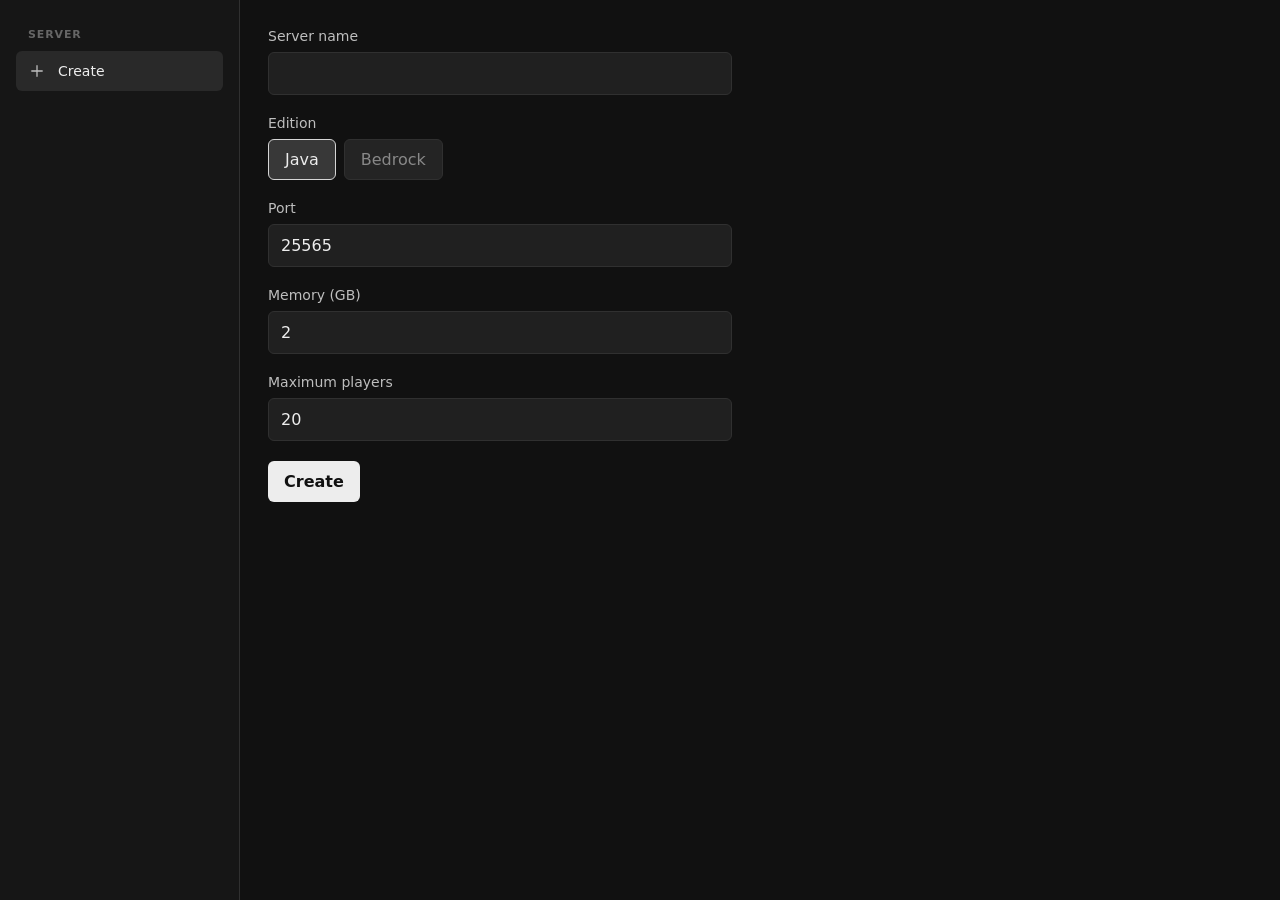
==== index.html @ 3e392ff8 "Initial BetterHoster project" ====
<!doctype html>
<html lang="en">
<head>
  <meta charset="utf-8">
  <meta name="viewport" content="width=device-width, initial-scale=1">
  <title>BetterHoster</title>
  <style>
    * { box-sizing: border-box; }
    html, body { height: 100%; margin: 0; }
    body { background: #111111; color: #ededed; font-family: system-ui, -apple-system, BlinkMacSystemFont, "Segoe UI", sans-serif; }
    .sidebar { width: 240px; height: 100%; min-height: 0; overflow: hidden; padding: 28px 16px; background: #161616; border-right: 1px solid #303030; }
    .section-label { margin: 0 12px 10px; color: #666666; font-size: 11px; font-weight: 600; letter-spacing: .08em; text-transform: uppercase; }
    .item { display: flex; align-items: center; gap: 12px; width: 100%; padding: 11px 12px; border: 0; border-radius: 6px; background: transparent; color: #888888; font: inherit; font-size: 14px; text-align: left; cursor: pointer; }
    .item[hidden] { display: none; }
    .item:hover { background: #383838; }
    .item:focus-visible { outline: 2px solid #d5d5d5; outline-offset: -2px; }
    .item svg { width: 18px; height: 18px; flex: none; color: #bebebe; }
    body { display: flex; height: 100dvh; overflow: hidden; }
    .sidebar { flex: 0 0 240px; }
    .item[aria-current="page"] { background: #292929; color: #ededed; }
    main { min-height: 0; height: 100%; overflow-y: auto; overscroll-behavior: contain; padding: 28px; width: min(100%, 520px); }
    label { display: block; margin: 0 0 8px; font-size: 14px; color: #bebebe; }
    input, select { width: 100%; margin-bottom: 20px; padding: 11px 12px; border: 1px solid #303030; border-radius: 6px; background: #202020; color: #ededed; font: inherit; }
    .editions { display: flex; gap: 8px; margin-bottom: 20px; }
    .edition { padding: 10px 16px; border: 1px solid #303030; border-radius: 6px; background: #242424; color: #888888; font: inherit; cursor: pointer; }
    .edition[aria-pressed="true"] { color: #ededed; background: #383838; border-color: #d5d5d5; }
    .submit { padding: 11px 16px; border: 0; border-radius: 6px; background: #ededed; color: #111111; font: inherit; font-weight: 600; cursor: pointer; }
    dialog { width: min(360px, calc(100% - 48px)); padding: 24px; border: 1px solid #303030; border-radius: 8px; background: #1b1b1b; color: #ededed; }
    dialog::backdrop { background: rgba(0, 0, 0, .7); }
    dialog p { margin: 0 0 20px; }
    dialog[open] { animation: popup-in 180ms ease-out; }
    @keyframes popup-in { from { opacity: 0; transform: translateY(8px) scale(.98); } to { opacity: 1; transform: translateY(0) scale(1); } }
    @media (prefers-reduced-motion: reduce) { dialog[open] { animation: none; } }
    @keyframes page-enter { from { opacity: 0; transform: translateY(6px); } to { opacity: 1; transform: translateY(0); } }
    main { animation: page-enter 220ms ease-out both; }
    button, a, input, select { transition: background-color 160ms ease, color 160ms ease, border-color 160ms ease; }
    @media (prefers-reduced-motion: reduce) { main { animation: none; } button, a, input, select { transition: none; } }

    /* Motion for page changes and interaction feedback. */
    @keyframes motion-sidebar { from { opacity: 0; transform: translateX(-18px); } to { opacity: 1; transform: translateX(0); } }
    @keyframes motion-reveal { from { opacity: 0; transform: translateY(12px) scale(.985); } to { opacity: 1; transform: translateY(0) scale(1); } }
    @keyframes motion-dialog { from { opacity: 0; transform: translateY(14px) scale(.96); } to { opacity: 1; transform: translateY(0) scale(1); } }
    @keyframes motion-backdrop { from { opacity: 0; } to { opacity: 1; } }
    .sidebar { animation: motion-sidebar 380ms cubic-bezier(.2,.7,.2,1) both; }
    .sidebar .item, .sidebar .section-label, .sidebar-server { animation: motion-reveal 360ms cubic-bezier(.2,.7,.2,1) backwards; }
    .sidebar > :nth-child(2) { animation-delay: 35ms; }
    .sidebar > :nth-child(3) { animation-delay: 70ms; }
    .sidebar > :nth-child(4) { animation-delay: 105ms; }
    .sidebar > :nth-child(5) { animation-delay: 140ms; }
    .sidebar > :nth-child(6) { animation-delay: 175ms; }
    .sidebar > :nth-child(7) { animation-delay: 210ms; }
    .sidebar > :nth-child(8) { animation-delay: 245ms; }
    main { animation: motion-reveal 380ms cubic-bezier(.2,.7,.2,1) both; }
    button, a, input, select { transition: background-color 200ms ease, color 200ms ease, border-color 200ms ease, box-shadow 200ms ease, transform 200ms cubic-bezier(.2,.7,.2,1), opacity 200ms ease; }
    button:not(:disabled):active { transform: scale(.96); }
    .sidebar .item:hover { transform: translateX(4px); }
    .sidebar .item svg { transition: transform 220ms cubic-bezier(.2,.7,.2,1), color 200ms ease; }
    .sidebar .item:hover svg { transform: scale(1.12); }
    input:focus, select:focus { box-shadow: 0 0 0 3px rgba(213,213,213,.12); }
    dialog[open] { animation: motion-dialog 300ms cubic-bezier(.2,.7,.2,1); }
    dialog[open]::backdrop { animation: motion-backdrop 300ms ease; }
    .panel:not([hidden]) { animation: motion-reveal 320ms cubic-bezier(.2,.7,.2,1); }
    .server-card, .create-server, .software-card, .modpack-card, .monitor-card, .detail-row { animation: motion-reveal 380ms cubic-bezier(.2,.7,.2,1) backwards; transition: transform 220ms cubic-bezier(.2,.7,.2,1), background-color 200ms ease, border-color 200ms ease, box-shadow 200ms ease; }
    .server-card:nth-child(2), .software-card:nth-child(2), .modpack-card:nth-child(2), .monitor-card:nth-child(2), .detail-row:nth-child(2) { animation-delay: 35ms; }
    .server-card:nth-child(3), .software-card:nth-child(3), .modpack-card:nth-child(3), .monitor-card:nth-child(3), .detail-row:nth-child(3) { animation-delay: 70ms; }
    .server-card:nth-child(4), .software-card:nth-child(4), .modpack-card:nth-child(4) { animation-delay: 105ms; }
    .server-card:hover, .create-server:hover, .software-card:hover, .modpack-card:hover { transform: translateY(-3px); border-color: #666666; }
    .create-server svg, .modpack-icon { transition: transform 240ms cubic-bezier(.2,.7,.2,1); }
    .create-server:hover svg { transform: rotate(90deg) scale(1.08); }
    .modpack-card:hover .modpack-icon { transform: scale(1.06); }
    .software-card::before, .server-card::before { transition: opacity 240ms ease, transform 350ms ease; }
    .software-card:hover::before, .server-card:hover::before { transform: scale(1.06); }
    .sidebar-server, .sidebar-server-status, .status, .overview-status, .card-status, .card-status::before { transition: background-color 260ms ease, border-color 260ms ease, color 260ms ease; }
    .version-list:not([hidden]) { animation: motion-reveal 180ms ease-out; }
    @media (prefers-reduced-motion: reduce) {
      *, *::before, *::after { animation-duration: .01ms !important; animation-delay: 0ms !important; animation-iteration-count: 1 !important; transition-duration: .01ms !important; }
    }
    @media (max-height: 600px) {
      .sidebar { padding-top: 12px; padding-bottom: 12px; }
      .sidebar .item { padding-top: 6px; padding-bottom: 6px; }
      .section-label { margin-bottom: 4px; }
    }
  </style>
</head>
<body>
  <aside class="sidebar" aria-label="Server dashboard menu">
    <div class="section-label">Server</div>
    <button class="item" type="button" aria-current="page"><svg viewBox="0 0 24 24" fill="none" stroke="currentColor" stroke-width="1.7" stroke-linecap="round" aria-hidden="true"><path d="M12 5v14M5 12h14"/></svg><span>Create</span></button>
    <button class="item" type="button" hidden><svg viewBox="0 0 24 24" fill="none" stroke="currentColor" stroke-width="1.7" stroke-linecap="round" stroke-linejoin="round" aria-hidden="true"><path d="m4 6 6 6-6 6M13 18h7"/></svg><span>Terminal</span></button>
    <button class="item" type="button" hidden><svg viewBox="0 0 24 24" fill="none" stroke="currentColor" stroke-width="1.7" stroke-linecap="round" stroke-linejoin="round" aria-hidden="true"><path d="M4 7h10M18 7h2M4 17h2M10 17h10"/><circle cx="16" cy="7" r="2"/><circle cx="8" cy="17" r="2"/></svg><span>Config</span></button>
  </aside>
  <main>
    <form id="create-form">
      <label for="name">Server name</label>
      <input id="name" name="name" required>
      <label>Edition</label>
      <div class="editions"><button class="edition" type="button" data-edition="java" aria-pressed="true">Java</button><button class="edition" type="button" data-edition="bedrock" aria-pressed="false">Bedrock</button></div>
      <label for="port">Port</label>
      <input id="port" name="port" type="number" min="1" max="65535" value="25565" required>
      <label for="memory">Memory (GB)</label>
      <input id="memory" name="memory" type="number" min="1" value="2" required>
      <label for="players">Maximum players</label>
      <input id="players" name="players" type="number" min="1" value="20" required>
      <button class="submit" type="submit">Create</button>
    </form>
  </main>
  <dialog id="eula-dialog" aria-labelledby="eula-heading">
    <h2 id="eula-heading">Minecraft EULA</h2>
    <p>To create a server, please read and accept the <a href="https://www.minecraft.net/eula" target="_blank" rel="noopener" style="color:#ededed">Minecraft EULA</a>.</p>
    <button class="submit" id="accept-eula" type="button">Accept</button>
    <button class="edition" id="cancel-eula" type="button">Cancel</button>
  </dialog>
  <dialog id="popup" aria-labelledby="popup-message"><p id="popup-message"></p><button class="submit" type="button" id="popup-close">OK</button></dialog>
  <script>
    const popup = document.getElementById('popup');
    let edition = 'java';
    const port = document.getElementById('port');
    document.querySelectorAll('.edition').forEach(button => button.addEventListener('click', () => {
      edition = button.dataset.edition;
      document.querySelectorAll('.edition').forEach(item => item.setAttribute('aria-pressed', String(item === button)));
      port.value = edition === 'java' ? '25565' : '19132';
    }));
    const form = document.getElementById('create-form');
    const eulaDialog = document.getElementById('eula-dialog');
    form.addEventListener('submit', event => { event.preventDefault(); eulaDialog.showModal(); });
    document.getElementById('cancel-eula').addEventListener('click', () => eulaDialog.close());
    document.getElementById('accept-eula').addEventListener('click', async () => {
      eulaDialog.close();
      const button = form.querySelector('.submit');
      button.disabled = true;
      try {
        const response = await fetch('/api/servers', { method: 'POST', headers: { 'Content-Type': 'application/json' }, body: JSON.stringify({ ...Object.fromEntries(new FormData(form)), edition, eulaAccepted: true }) });
        const result = await response.json();
        if (!response.ok) throw new Error(result.message);
        window.location.href = '/';
      } catch (error) {
        document.getElementById('popup-message').textContent = error.message || 'Unable to create the server.';
        popup.showModal();
        button.disabled = false;
      }
    });
    document.getElementById('popup-close').addEventListener('click', () => popup.close());
  </script>
</body>
</html>
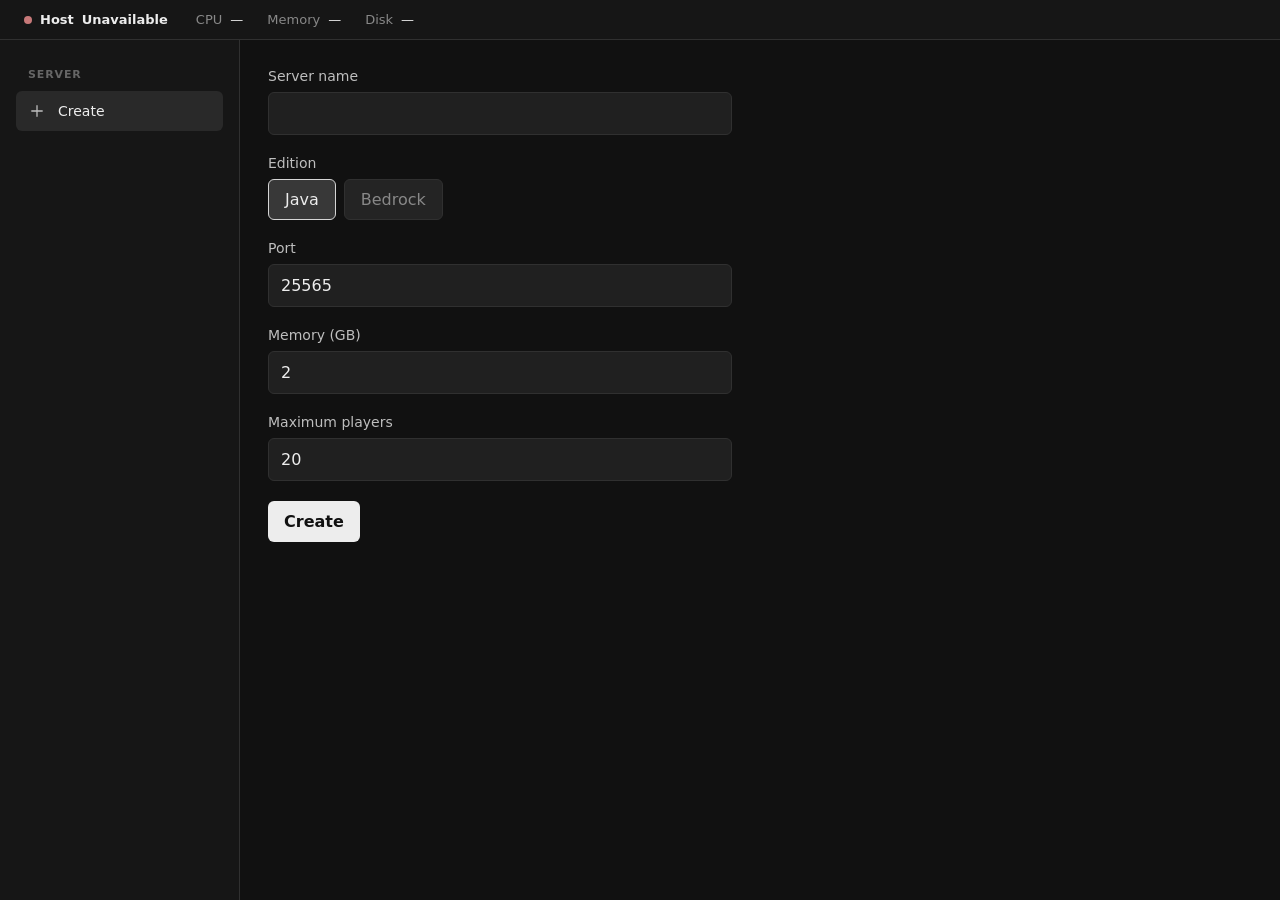
==== commit 3bf3104a: "Show host status and resource usage" ====
--- a/index.html
+++ b/index.html
@@ -80,9 +80,27 @@
       .sidebar .item { padding-top: 6px; padding-bottom: 6px; }
       .section-label { margin-bottom: 4px; }
     }
+    @media (max-width: 600px) {
+      .sidebar { flex-basis: 78px; width: 78px; padding: 16px 6px; }
+      .section-label { display: none; }
+      .sidebar .item { flex-direction: column; justify-content: center; gap: 4px; padding: 9px 2px; font-size: 10px; text-align: center; }
+      .sidebar .item:hover { transform: none; }
+      main { flex: 1; min-width: 0; padding: 16px; }
+      .editions { flex-wrap: wrap; }
+    }
   </style>
+  <link rel="stylesheet" href="/host-status.css">
+  <script defer src="/host-status.js"></script>
 </head>
 <body>
+  <header class="host-bar" data-state="loading" aria-label="Host status">
+    <div class="host-health"><span class="host-dot" aria-hidden="true"></span><span>Host</span><span data-host-state role="status">Connecting</span></div>
+    <div class="host-metrics">
+      <div class="host-metric"><span class="host-label">CPU</span><span class="host-value" data-host-cpu>—</span></div>
+      <div class="host-metric"><span class="host-label">Memory</span><span class="host-value" data-host-memory>—</span></div>
+      <div class="host-metric"><span class="host-label">Disk</span><span class="host-value" data-host-disk>—</span></div>
+    </div>
+  </header>
   <aside class="sidebar" aria-label="Server dashboard menu">
     <div class="section-label">Server</div>
     <button class="item" type="button" aria-current="page"><svg viewBox="0 0 24 24" fill="none" stroke="currentColor" stroke-width="1.7" stroke-linecap="round" aria-hidden="true"><path d="M12 5v14M5 12h14"/></svg><span>Create</span></button>
--- a/host-status.css
+++ b/host-status.css
@@ -0,0 +1,33 @@
+/* The host bar stays visible while the dashboard content scrolls. */
+body {
+  display: grid;
+  grid-template-columns: 240px minmax(0, 1fr);
+  grid-template-rows: auto minmax(0, 1fr);
+}
+.host-bar {
+  grid-column: 1 / -1;
+  display: flex;
+  align-items: center;
+  gap: 28px;
+  min-width: 0;
+  padding: 12px 24px;
+  border-bottom: 1px solid #303030;
+  background: #161616;
+  color: #ededed;
+  font-size: 13px;
+}
+.host-health, .host-metric { display: flex; align-items: center; gap: 8px; min-width: 0; }
+.host-health { flex: none; font-weight: 600; }
+.host-dot { width: 8px; height: 8px; flex: none; border-radius: 50%; background: #858585; }
+.host-bar[data-state="online"] .host-dot { background: #79a887; }
+.host-bar[data-state="offline"] .host-dot { background: #c77979; }
+.host-metrics { display: flex; flex-wrap: wrap; align-items: center; gap: 12px 24px; }
+.host-label { color: #888888; }
+.host-value { color: #ededed; font-variant-numeric: tabular-nums; white-space: nowrap; }
+body > .sidebar { grid-column: 1; grid-row: 2; width: 100%; }
+body > main { grid-column: 2; grid-row: 2; }
+@media (max-width: 600px) {
+  body { grid-template-columns: 78px minmax(0, 1fr); }
+  .host-bar { display: grid; grid-template-columns: 1fr; gap: 8px; padding: 10px 12px; }
+  .host-metrics { gap: 6px 14px; font-size: 12px; }
+}
